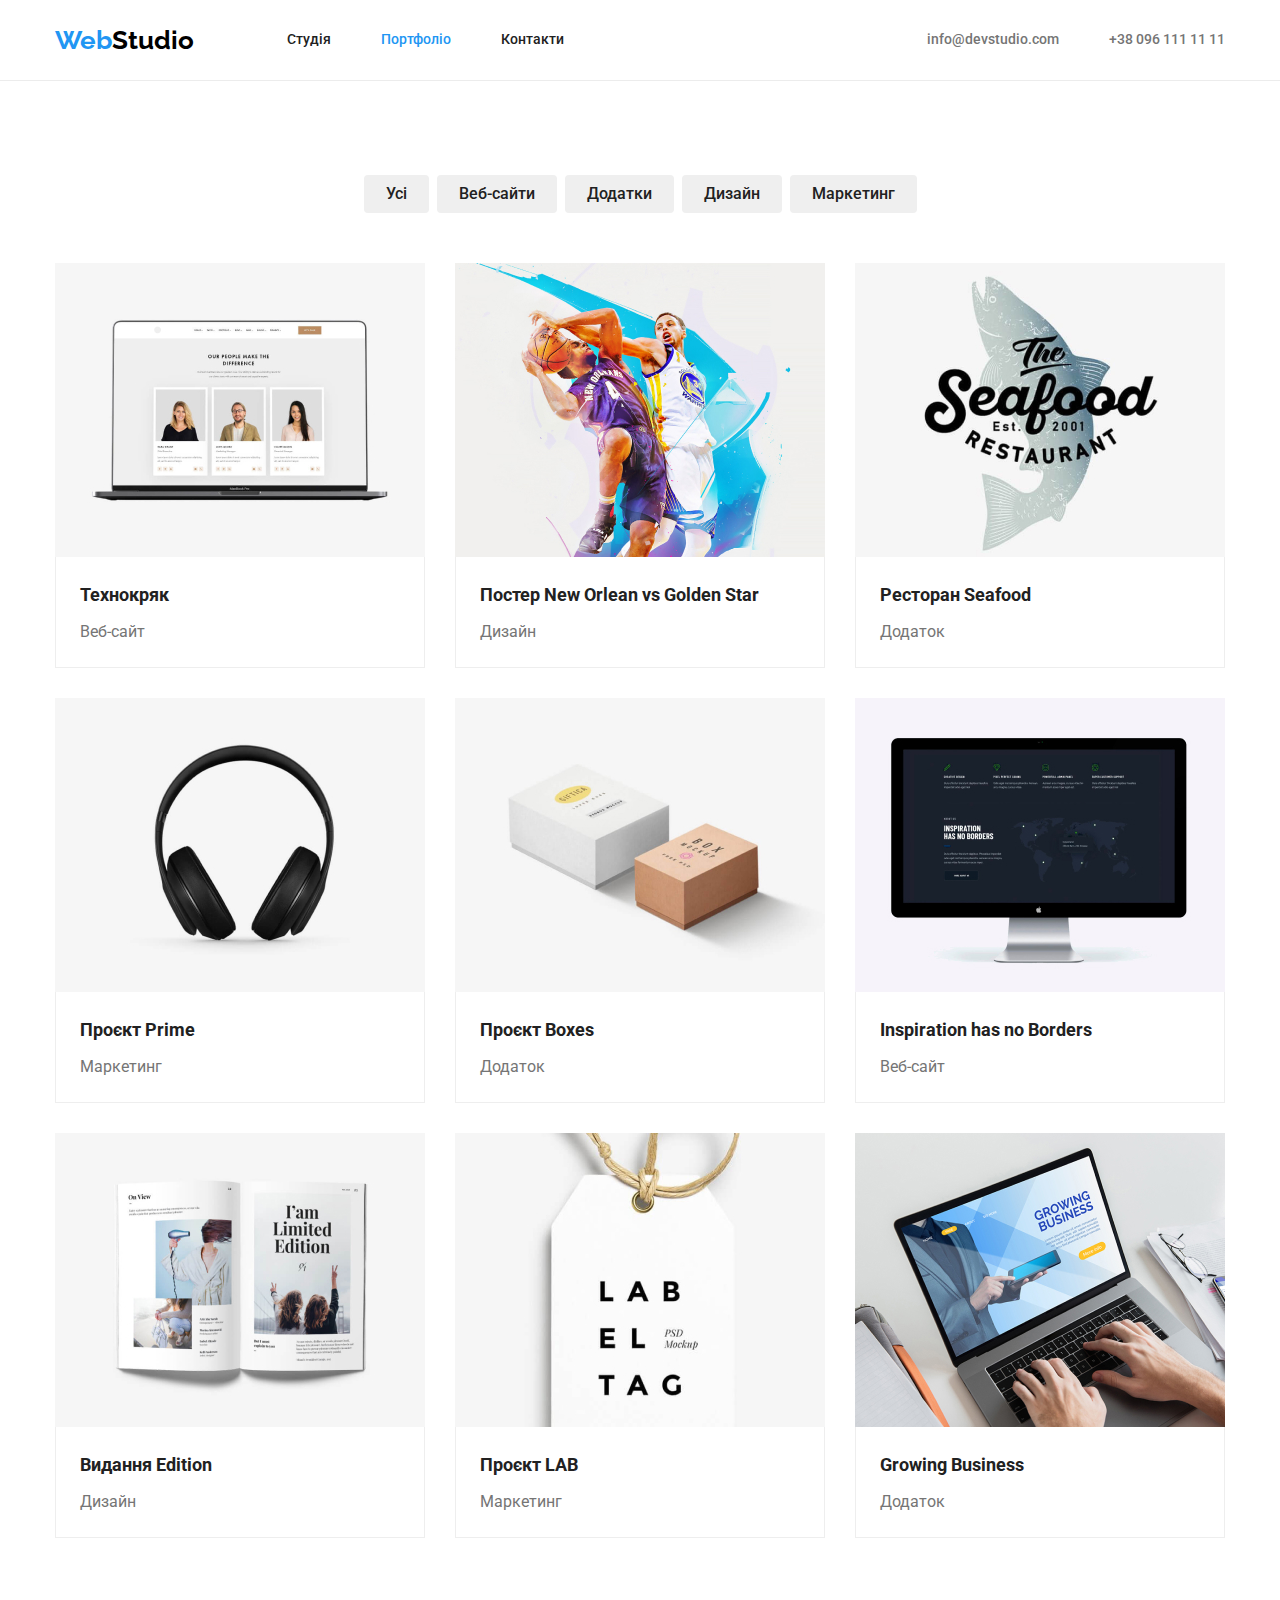
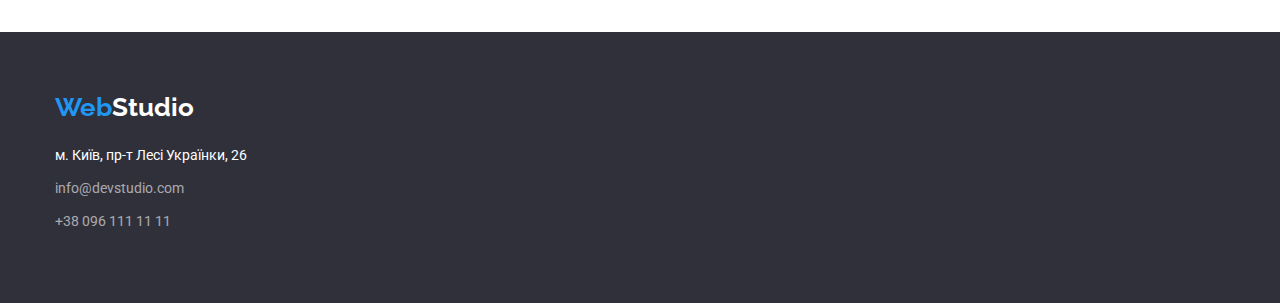
==== portfolio.html @ 523ae8c7 "Створення репозиторія 4" ====
<!DOCTYPE html>
<html lang="uk">
<head>
    <meta charset="UTF-8">
    <meta http-equiv="X-UA-Compatible" content="IE=edge">
    <meta name="viewport" content="width=device-width, initial-scale=1.0">
    <title>Документ</title>

    <link 
         href="https://fonts.googleapis.com/css2?family=Raleway:wght@700&family=Roboto:wght@400;500;700;900&display=swap"
         rel="stylesheet"
    />

    <link rel="stylesheet" href="https://cdnjs.cloudflare.com/ajax/libs/modern-normalize/1.1.0/modern-normalize.min.css" />

    <link rel="stylesheet" href="./css/styles.css" />
    
</head>
<body>
 
    <!-- Верхня лінія -->
    <header class="page-header">
        <div class="container list-mailto">

            <a href="./index.html" lang="en" class="black-logo">Web<span>Studio</span></a>                     

            <nav class="main-nav">
    
                <ul class="site-nav list">
                    <li class="site-nav-item"><a href="./index.html" class="link">Студія</a></li>
                    <li class="site-nav-item"><a href="./portfolio.html" class="link active">Портфоліо</a></li>
                    <li class="site-nav-item"><a href="" class="link">Контакти</a></li>
                </ul>
            </nav>
        
            <ul class="contacts-list mailto-tel">
                <li class="list-mailto-tel"><a href="mailto:info@devstudio.com" class="contact-link">info@devstudio.com</a>
                </li>
                <li class="list-mailto-tel"><a href="tel:+380961111111" class="contact-link">+38 096 111 11 11</a></li>
            </ul>
    
        </div>
    </header>

    <main>

    <!-- Портфоліо -->
    <section class="section">
      
    <div class="container">

        <h1 class="section-title-work">Перелік портфоліо</h1>

        <ul class="filter-buttons">
            <li class="filter-item"><button type="button" class="filter-button">Усі</button></li>
            <li class="filter-item"><button type="button" class="filter-button">Веб-сайти</button></li>
            <li class="filter-item"><button type="button" class="filter-button">Додатки</button></li>
            <li class="filter-item"><button type="button" class="filter-button">Дизайн</button></li>
            <li class="filter-item"><button type="button" class="filter-button">Маркетинг</button></li>
        </ul>

        <ul class="gallery-list">
            <li class="gallery-item">
               <a href="">
                <img src="./images/img8.jpg" alt="Ноутбук" width="370" />
                <div class="gallery-aside">
                <h2 class="gallery-title">Технокряк</h2>
                <p class="gallery-text">Веб-сайт</p>
                </div>
                </a>
            </li>
            <li class="gallery-item">
                <a href="">
                <img src="./images/img9.jpg" alt="Баскетболісти" width="370" />
                <div class="gallery-aside">
                <h2 class="gallery-title">Постер <span lang="en">New Orlean vs Golden Star</span></h2>
                <p class="gallery-text">Дизайн</p>
                </div>
                </a>
            </li>
            <li class="gallery-item">
                <a href="">
                <img src="./images/img10.jpg" alt="Риба" width="370" />
                <div class="gallery-aside">
                <h2 class="gallery-title">Ресторан <span lang="en">Seafood</span></h2>
                <p class="gallery-text">Додаток</p>
                </div>
                </a>
            </li>
            <li class="gallery-item">
                <a href="">
                <img src="./images/img11.jpg" alt="Навушники" width="370" />
                <div class="gallery-aside">
                <h2 class="gallery-title">Проєкт <span lang="en">Prime</span></h2>
                <p class="gallery-text">Маркетинг</p>
                </div>
                </a>
            </li>
            <li class="gallery-item">
                <a href="">
                <img src="./images/img12.jpg" alt="Коробочки" width="370" />
                <div class="gallery-aside">
                <h2 class="gallery-title">Проєкт <span lang="en">Boxes</span></h2>
                <p class="gallery-text">Додаток</p>
                </div> 
                </a>
            </li>
            <li class="gallery-item">
                <a href="">
                <img src="./images/img13.jpg" alt="Монітор" width="370" />
                <div class="gallery-aside">
                <h2 lang="en" class="gallery-title">Inspiration has no Borders</h2>
                <p class="gallery-text">Веб-сайт</p>
                </div>
                </a>
            </li>
            <li class="gallery-item">
                <a href="">
                <img src="./images/img14.jpg" alt="Журнал" width="370" />
                <div class="gallery-aside">
                <h2 class="gallery-title">Видання <span lang="en">Edition</span></h2>
                <p class="gallery-text">Дизайн</p>
                </div>
               </a>
            </li>
            <li class="gallery-item">
                <a href="">
                <img src="./images/img15.jpg" alt="Бейджик" width="370" />
                <div class="gallery-aside">
                <h2 class="gallery-title">Проєкт <span lang="en">LAB</span></h2>
                <p class="gallery-text">Маркетинг</p>
                </div>
                </a>
            </li>
            <li class="gallery-item">
                <a href="">
                <img src="./images/img16.jpg" alt="Нетбук" width="370" />
                <div class="gallery-aside">
                <h2 lang="en" class="gallery-title">Growing Business</h2>
                <p class="gallery-text">Додаток</p>
                </div>
                </a>
            </li>

        </ul>
    </div>

    </section>

    </main>

    <!-- Футер -->
    <footer class="footer">
    <div class="container">
        <a href="./index.html" lang="en" class="white-logo">Web<span>Studio</span></a>

        <address class="address-title">

            <ul class="contacts-list">
                <li class="contacts-link">
                    <a href="https://www.google.com.ua/maps/@48.5085011,32.2643098,20z?hl=ru" target="_blank"
                    rel="noopener noreferrer" class="items-link">м. Київ, пр-т Лесі Українки, 26</a><br />
                </li>
                <li class="contacts-link">
                    <a href="mailto:info@devstudio.com" class="info-link">info@devstudio.com</a><br />
                </li>
                <li class="contacts-link">
                    <a href="tel:+380961111111" class="info-link">+38 096 111 11 11</a>
                </li>
            </ul>

        </address>
    </div>
    </footer>

</body>
</html>
---- css/styles.css ----
/* колір основного тексту #212121 */

/* вторинний колір тексту #757575 */

/* білий #ffffff */  

/* чорний #000000 */

/* світлочорний #2f303a */

/* прозорий rgba(255, 255, 255, 0.6) */

/* світлобілий #EEEEEE */

/* білосірий #ececec */

/* блакитний #188ce8 */

/* акцент #2196f3 */

/* вторинний колір фону #F5F4FA */


:root {
    --primary-text-color: #757575;
    --title-text-color: #212121;
    --accent-color: #2196f3;
    --primary-blue-color:#188ce8;
    --primary-white-color: #ffffff;
    --primary-black-color: #000000;
    --primary-lightblack-color:#2f303a;
    --primary-lightwhite-color: #eeeeee;
    --primary-whitegrey-color: #ececec;
    --primary-transparent-color: rgba(255, 255, 255, 0.6);  
    --primary-secondary-color: #f5f4fa;
}

body {
    background-color: var(--primary-white-color);
    color:var(--primary-text-color) ;
    font-family: Roboto, sans-serif;
    font-size: 14px;
    line-height: 1.71;
}

h1,
h2,
h3,
h4,
h5,
h6,
p {
    margin: 0;
}

ul {
    list-style: none;
    padding: 0;
    margin: 0;
}

a {
    text-decoration: none;
}
img {
    display: block;
    max-width: 100%;
    height: auto;
}


.container {
    padding-left: 15px;
    padding-right: 15px;
    width: 1200px;
    margin-left: auto;
    margin-right: auto;
    /* outline: 2px solid tomato; */
}



/* logo */

.black-logo {
    color: var(--accent-color);
    font-family: Raleway;
    font-weight: 700;
    font-size: 26px;
    line-height: 1.19; 
}

.black-logo >span {
    color: var(--primary-black-color);
}

/* site-nav */

.site-nav {
    display: flex;
    /* margin-left: 93px; */
}


.site-nav .site-nav-item + .site-nav-item {
    margin-left: 50px;
}

.site-nav .link {
    display: block;
    padding-top: 32px;
    padding-bottom: 32px;
    color: var(--title-text-color);
    font-weight: 500;
    font-size: 14px;
    line-height: 1.14;
}
 
.site-nav .link .active {
    color: var(--accent-color);
}

.site-nav .link:hover,
.site-nav .link:focus {
    color: var(--accent-color);
}


.site-nav .active {
    color: var(--accent-color);
}

/* contacts */

.mailto-tel {
    display: flex;
    margin-left: auto;
}


.list-mailto {
    display: flex;
    align-items: center;   
}


.mailto-tel .list-mailto-tel:not(:last-child) {
    margin-right: 50px;
}



.mailto-tel .contact-link {
    display: block;
    padding-top: 32px;
    padding-bottom: 32px;
}


.address-title {
   font-style: normal;
   margin-top: 20px;
}

.contact-link {
    color: var(--primary-text-color);
    font-weight: 500;
    font-size: 14px;
    line-height: 1.14;
}

.contacts-list .contact-link:hover,
.contacts-list .contact-link:focus {
    color: var(--accent-color);
}

.items-link {
    color: var(--primary-white-color);
    font-weight: 400;
    font-size: 14px;
    line-height: 1.7;
}

.info-link {
    color: var(--primary-transparent-color);
    font-size: 14px;
    line-height: 1.7;  
}

.contacts-list .items-link:hover,
.contacts-list .items-link:focus {
    color: var(--accent-color);
}

.contacts-list .info-link:hover,
.contacts-list .info-link:focus {
    color: var(--accent-color);
}


/* header */

.page-header {
    border-bottom: 1px solid var(--primary-whitegrey-color)
}

.header {
    padding-top: 200px;
    padding-bottom: 200px;
    background-color: var(--primary-lightblack-color);
}

.header-title {
    width: 696px;
    height: 120px;
    margin-bottom: 30px;
    margin-left: auto;
    margin-right: auto;
    color: var(--primary-white-color);
    font-weight: 900;
    font-size: 44px;
    line-height: 1.36;
    text-align: center;
    text-transform: uppercase;
}

/* main-nav */

.main-nav {
    margin-left: 93px;
}


.main-nav .main-nav-list {
    display: flex;
}

/* section */

.section {
    padding-bottom: 94px;
    padding-top: 94px;
}

 .team {
    background: var(--primary-secondary-color);
 }

 .features {
   padding-bottom: 0px;
 }

.gallery-aside {
 padding: 20px 24px;
 border: 1px solid var(--primary-lightwhite-color);
 border-top: none;
}

.work-text-title {
    padding: 30px 10px;
}

.section-title {
    margin-bottom: 50px;
    color: var(--title-text-color);
    font-weight: 700;
    font-size: 36px;
    line-height: 1.17;
    text-align: center;
}

.section-title-work {
    display: none;
}

 .gallery-item {
    width: 370px;
    margin: 15px;
 }



.title {
    width: 270px;
    height: 16px;
    margin-bottom: 10px;
    color: var(--title-text-color);
    font-weight: 700;
    font-size: 14px;
    line-height: 1.14;
    text-transform: uppercase;
}

.work-title {
    color: var(--title-text-color);
    font-weight: 500;
    font-size: 16px;
    line-height: 1.19;
    text-align: center;
    margin-bottom: 10px;
}


.gallery-title {
    margin-bottom: 4px;
    color: var(--title-text-color);
    font-weight: 700;
    font-size: 18px;
    line-height: 2;
}

.text-title {
    font-size: 16px;
    line-height: 1.19;
    text-align: center;
}

.gallery-text {
    color: var(--primary-text-color);
    font-size: 16px;
    line-height: 1.88;
}

.feature-list-title {
    width: 270px;
}

.work-list {
    display: flex;
    flex-wrap: wrap;
    justify-content: space-between;
}

.work-list-title {
    width: 270px;
    background-color: var(--primary-white-color);
    box-shadow: 0px 1px 3px rgba(0, 0, 0, 0.12),
    0px 1px 1px rgba(0, 0, 0, 0.14),
    0px 2px 1px rgba(0, 0, 0, 0.2);
    border-radius: 0px 0px 4px 4px;
}

.feature-list {
    display: flex;
    gap: 30px;
}

.img-list {
    display: flex;
    gap: 30px;
}


.gallery-list {
display: flex;
flex-wrap: wrap;
margin: -15px;
}

/* footer */

.footer {
    padding: 60px 0;
    background-color: var(--primary-lightblack-color);
}

.white-logo {
    color: var(--accent-color);
    font-family: Raleway;
    font-weight: 700;
    font-size: 26px;
    line-height: 1.19;
}

.white-logo>span {
    color: var(--primary-white-color);
}
.contacts-link {
    margin-bottom: 9px;
}

/* button */

.button-subject {
    display: block;
    margin: 0 auto;
    margin-left: auto;
    margin-right: auto;
    border: none;
    border-radius: 4px;
    padding: 10px 32px;
    border: transparent;
    color: var(--primary-white-color);
    background-color: var(--accent-color);
    font-weight: 700;
    font-size: 16px;
    line-height: 1.9;
    cursor: pointer;
    align-items: center;
    text-align: center;
}


.button-subject:hover,
.button-subject:focus {
    background-color: var(--primary-blue-color);
    color: var(--primary-white-color);
    cursor: pointer;
}

.filter-buttons {
    display: flex;
    margin-bottom: 50px;
    justify-content: center;
}

.filter-item:not(:first-child) {
    margin-left: 8px;
}

.filter-button {
    border: none;
    border-radius: 4px;
    padding: 6px 22px;
    color: var(--title-text-color);
    font-weight: 500;
    font-size: 16px;
    line-height: 1.6;
    cursor: pointer;
}

.filter-button:hover,
.filter-button:focus {
    background-color: var(--accent-color);
    color: var(--primary-white-color);
    cursor: pointer;
}
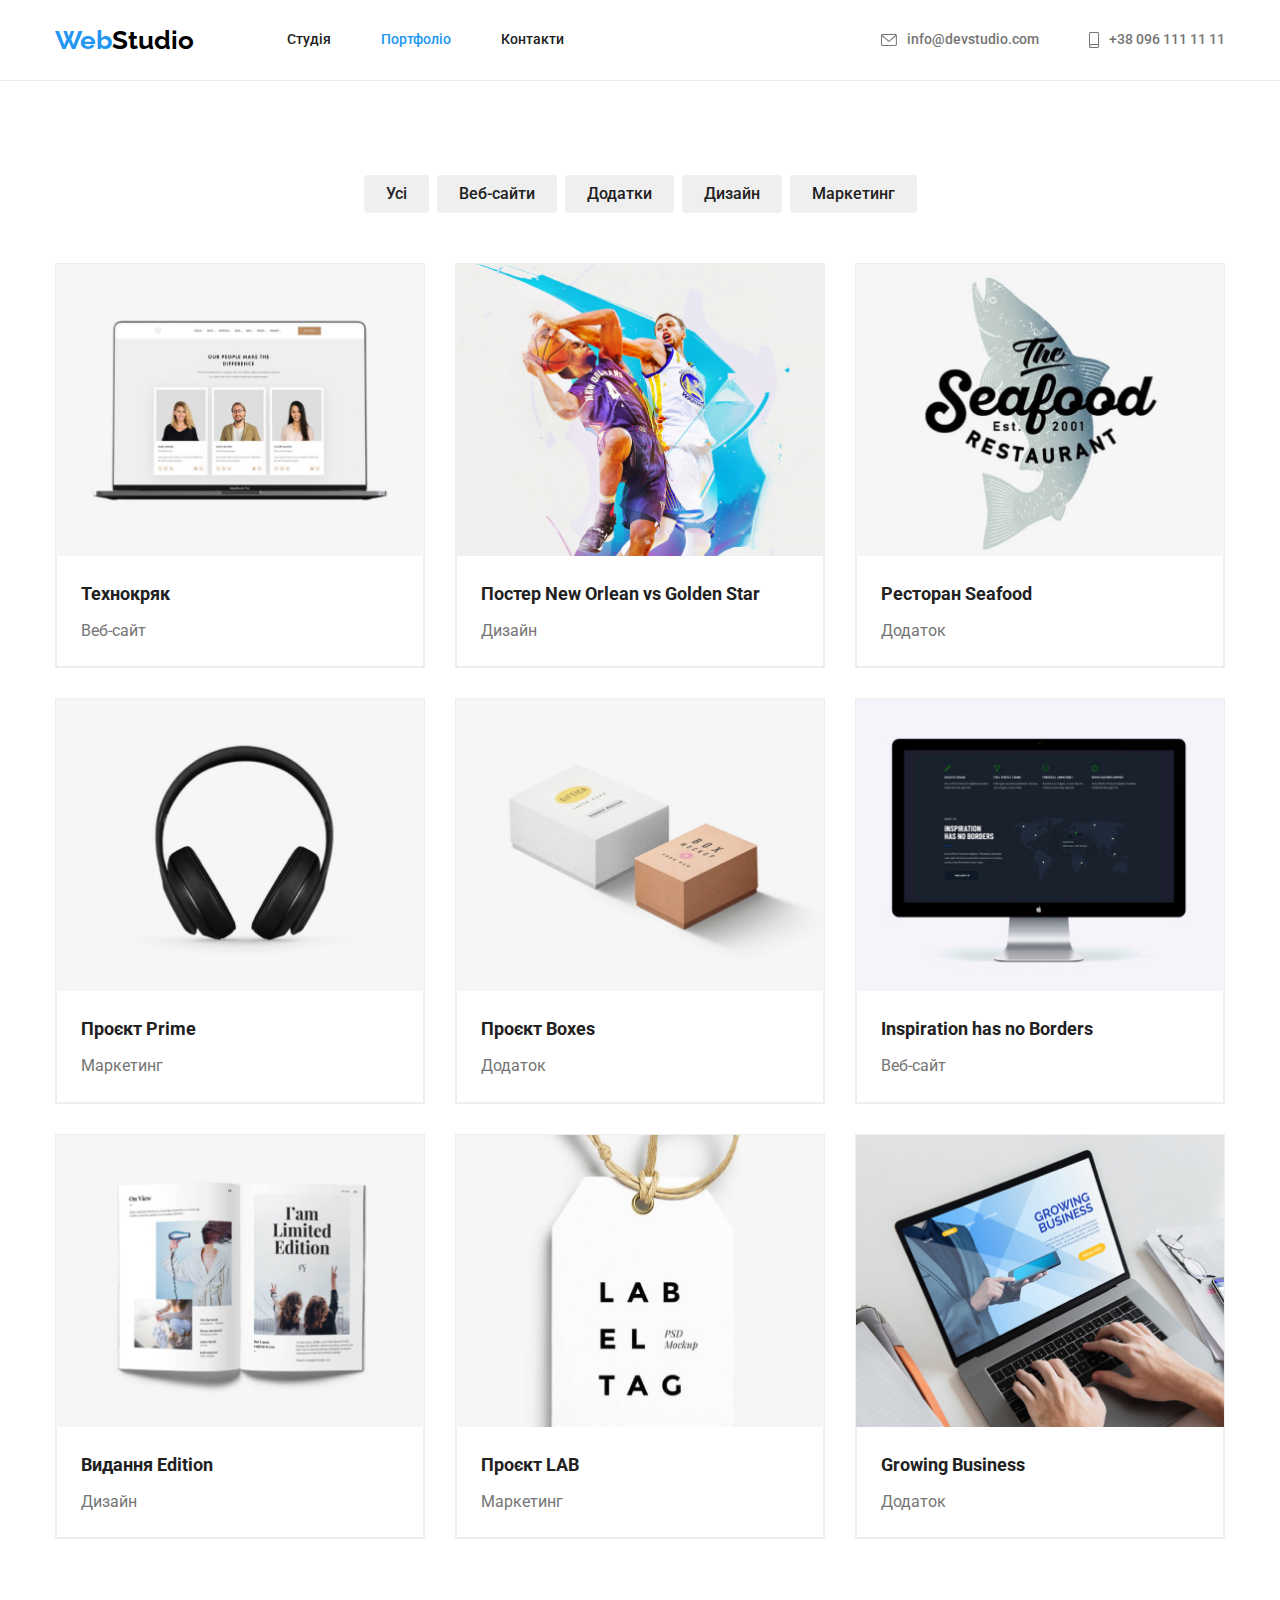
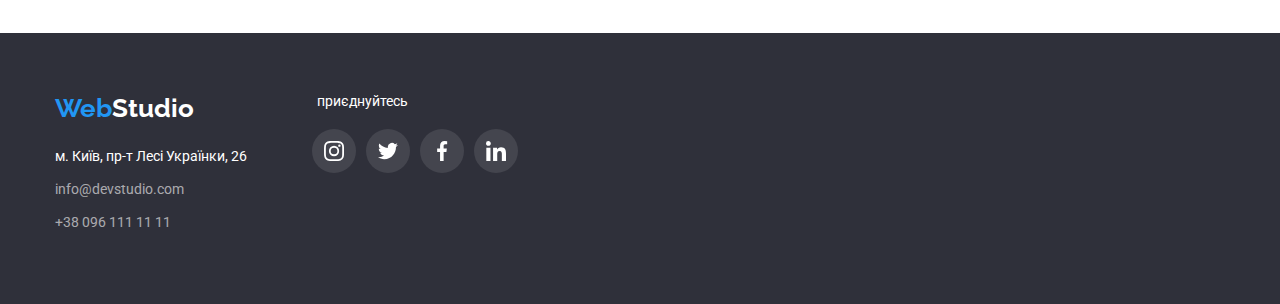
==== commit b3df6ab3: "редактування svg" ====
--- a/portfolio.html
+++ b/portfolio.html
@@ -34,9 +34,22 @@
             </nav>
         
             <ul class="contacts-list mailto-tel">
-                <li class="list-mailto-tel"><a href="mailto:info@devstudio.com" class="contact-link">info@devstudio.com</a>
-                </li>
-                <li class="list-mailto-tel"><a href="tel:+380961111111" class="contact-link">+38 096 111 11 11</a></li>
+                <li class="list-mailto-tel"><a href="mailto:info@devstudio.com" class="contact-link">
+                    <svg class="list-contact" width="16" height="12">
+                        <use href="./images/symbol-defs.svg#envelopesvg">
+                        </use>
+                    </svg>
+                    info@devstudio.com
+                    </a>
+                </li>
+                <li class="list-mailto-tel"><a href="tel:+380961111111" class="contact-link">
+                    <svg class="list-contact" width="10" height="16">
+                        <use href="./images/symbol-defs.svg#smartphonesvg">
+                        </use>
+                    </svg>
+                    +38 096 111 11 11
+                    </a>
+                 </li>
             </ul>
     
         </div>
@@ -151,27 +164,75 @@
 
     <!-- Футер -->
     <footer class="footer">
-    <div class="container">
-        <a href="./index.html" lang="en" class="white-logo">Web<span>Studio</span></a>
-
-        <address class="address-title">
-
-            <ul class="contacts-list">
-                <li class="contacts-link">
-                    <a href="https://www.google.com.ua/maps/@48.5085011,32.2643098,20z?hl=ru" target="_blank"
-                    rel="noopener noreferrer" class="items-link">м. Київ, пр-т Лесі Українки, 26</a><br />
-                </li>
-                <li class="contacts-link">
-                    <a href="mailto:info@devstudio.com" class="info-link">info@devstudio.com</a><br />
-                </li>
-                <li class="contacts-link">
-                    <a href="tel:+380961111111" class="info-link">+38 096 111 11 11</a>
-                </li>
-            </ul>
-
-        </address>
-    </div>
-    </footer>
+        <div class="container container-footer">
+            <div class="container-logo">
+                
+           
+            <a href="./index.html" lang="en" class="white-logo">Web<span>Studio</span></a>
+    
+            <address class="address-title">
+    
+                <ul class="contacts-list">
+                    <li class="contacts-link">
+                        <a href="https://www.google.com.ua/maps/@48.5085011,32.2643098,20z?hl=ru" target="_blank"
+                            rel="noopener noreferrer" class="items-link">м. Київ, пр-т Лесі Українки, 26</a><br />
+                    </li>
+                    <li class="contacts-link">
+                        <a href="mailto:info@devstudio.com" class="info-link">info@devstudio.com</a><br />
+                    </li>
+                    <li class="contacts-link">
+                        <a href="tel:+380961111111" class="info-link">+38 096 111 11 11</a>
+                    </li>
+                </ul>
+            </address>
+            </div>
+           <div class="container-icon">
+               <p class="container-icon-desc">приєднуйтесь</p>
+               <ul class="container-item">
+                <li class="container-item-list">
+                    <a 
+                    class="container-icon-link"
+                    href="">
+                    <svg class="icon-link" width="20" height="20">
+                        <use href="./images/symbol-defs.svg#instagramsvg">
+                        </use>
+                    </svg>  
+                    </a>  
+                </li>
+                <li class="container-item-list">
+                    <a 
+                    class="container-icon-link"
+                    href="">
+                    <svg class="icon-link" width="20" height="20">
+                        <use href="./images/symbol-defs.svg#twittersvg">
+                        </use>
+                    </svg>  
+                    </a>  
+                </li>
+                <li class="container-item-list">
+                    <a 
+                    class="container-icon-link"
+                    href="">
+                    <svg class="icon-link" width="20" height="20">
+                        <use href="./images/symbol-defs.svg#facebooksvg">
+                        </use>
+                    </svg> 
+                    </a>   
+                </li>
+                <li class="container-item-list">
+                    <a 
+                    class="container-icon-link"
+                    href="">
+                    <svg class="icon-link" width="20" height="20">
+                        <use href="./images/symbol-defs.svg#linkedinsvg">
+                        </use>
+                    </svg> 
+                    </a>
+                </li>
+               </ul>
+            </div>
+        </div>
+        </footer>
 
 </body>
 </html>--- a/css/styles.css
+++ b/css/styles.css
@@ -10,6 +10,8 @@
 
 /* прозорий rgba(255, 255, 255, 0.6) */
 
+/* сірий rgba(255, 255, 255, 0.1) */
+
 /* світлобілий #EEEEEE */
 
 /* білосірий #ececec */
@@ -18,7 +20,11 @@
 
 /* акцент #2196f3 */
 
+/* колір мережі #AFB1B8 */
+
 /* вторинний колір фону #F5F4FA */
+
+/* вторинний колір фонового зображення #C4C4C4 */
 
 
 :root {
@@ -32,6 +38,9 @@
     --primary-lightwhite-color: #eeeeee;
     --primary-whitegrey-color: #ececec;
     --primary-transparent-color: rgba(255, 255, 255, 0.6);  
+    --primary-grey-color:  rgba(255, 255, 255, 0.1);
+    --primary-link-color: #AFB1B8;
+    --primary-background-color: #C4C4C4;
     --primary-secondary-color: #f5f4fa;
 }
 
@@ -98,7 +107,7 @@
 
 .site-nav {
     display: flex;
-    /* margin-left: 93px; */
+ 
 }
 
 
@@ -143,6 +152,15 @@
     align-items: center;   
 }
 
+.list-contact {
+fill: currentColor;
+}
+
+.contact-link:hover, 
+.contact-link:focus {
+    color: var(--accent-color);
+}
+
 
 .mailto-tel .list-mailto-tel:not(:last-child) {
     margin-right: 50px;
@@ -151,7 +169,6 @@
 
 
 .mailto-tel .contact-link {
-    display: block;
     padding-top: 32px;
     padding-bottom: 32px;
 }
@@ -167,12 +184,11 @@
     font-weight: 500;
     font-size: 14px;
     line-height: 1.14;
-}
-
-.contacts-list .contact-link:hover,
-.contacts-list .contact-link:focus {
-    color: var(--accent-color);
-}
+    display: flex;
+    gap: 10px;
+    align-items: center;
+}
+
 
 .items-link {
     color: var(--primary-white-color);
@@ -198,6 +214,7 @@
 }
 
 
+
 /* header */
 
 .page-header {
@@ -207,7 +224,14 @@
 .header {
     padding-top: 200px;
     padding-bottom: 200px;
-    background-color: var(--primary-lightblack-color);
+    max-width: 1600px;
+    margin-left: auto;
+    margin-right: auto;
+    background-color: var(--primary-background-color);
+    background-image: linear-gradient(to right,rgba(47, 48, 58, 0.4),rgba(47, 48, 58, 0.4)), url(../images/Img17.jpg);
+    background-repeat: no-repeat;
+    background-position: center;
+    background-size: cover;
 }
 
 .header-title {
@@ -273,9 +297,15 @@
     display: none;
 }
 
+.gallery-list .gallery-item:hover,
+.gallery-list .gallery-item:focus {
+    box-shadow: 0px 1px 1px rgba(0, 0, 0, 0.12), 0px 4px 4px rgba(0, 0, 0, 0.06), 1px 4px 6px rgba(0, 0, 0, 0.16);
+}
+
  .gallery-item {
     width: 370px;
     margin: 15px;
+    border: 1px solid #EEEEEE;
  }
 
 
@@ -315,15 +345,107 @@
     text-align: center;
 }
 
+.item-icon {
+ fill: var(--primary-link-color);
+}
+
+.list-icon {
+    margin-right: 10px;
+}
+
+
+.content-icon {
+    display: flex;
+    justify-content: center;
+    width: 206px;
+    margin: auto;
+    margin-bottom: 30px;
+}
+
+.list-link {
+    width: 44px;
+    height: 44px;
+    display: flex;
+    align-items: center;
+    justify-content: center;
+    border-radius: 50%;
+}
+
+.list-link:hover,
+.list-link:focus {
+    background-color: var(--accent-color);
+}
+
+
+.list-link:hover .item-icon,
+.list-link:focus .item-icon {
+   fill: var(--primary-white-color); 
+}
+
 .gallery-text {
     color: var(--primary-text-color);
     font-size: 16px;
     line-height: 1.88;
 }
 
-.feature-list-title {
+
+
+.feature-icon {
+width: 70px;
+height: 70px;
+fill: var(--title-text-color);
+}
+
+.aside {
+    display: flex;
+    gap: 30px;
+    margin-bottom: -94px;
+}
+
+.aside-list {
+    width: 170px;
+    height: 92px;
+    margin-bottom: 50px;
+    border: 2px solid var(--primary-link-color);
+    display: flex;
+    justify-content: center;
+    align-items: center;
+}
+
+.aside-icon {
+    fill: var(--primary-link-color);
+    width: 106px;
+    height: 60px;
+}
+
+.icon {
     width: 270px;
-}
+    height: 120px;
+    margin-bottom: 30px;
+    background-color: var(--primary-secondary-color);
+    border-radius: 4px;
+    display: flex;
+    justify-content: center;
+    align-items: center;
+}
+
+.aside .aside-list:focus,
+.aside .aside-list:hover {
+    border: 1px solid var(--accent-color);
+}
+
+.aside .aside-list:focus,
+.aside .aside-list:hover {
+    fill: var(--accent-color);
+}
+
+
+
+.aside-link:focus .aside-icon,
+.aside-link:hover .aside-icon {
+     fill: var(--accent-color);
+}
+
 
 .work-list {
     display: flex;
@@ -378,6 +500,53 @@
 .contacts-link {
     margin-bottom: 9px;
 }
+
+.container-icon-desc {
+font-size: 14px;
+line-height: 16px;
+color: var(--primary-white-color);
+margin-bottom: 20px ;
+}
+
+.container-footer {
+    display: flex;
+}
+
+.container-icon {
+    width: 206px;
+    height: 80px;
+    margin-left: 70px;
+}
+
+.container-item {
+    display: flex;
+    justify-content: center;
+}
+
+.container-item-list {
+    margin-right: 10px;
+}
+
+.icon-link {
+    fill: var(--primary-white-color);
+}
+
+.container-icon-link {
+    width: 44px;
+    height: 44px;
+    border-radius: 50%;
+    background: var(--primary-grey-color);
+    display: flex;
+    align-items: center;
+    justify-content: center;
+}
+
+.container-icon-link:hover,
+.container-icon-link:focus {
+    background-color: var(--accent-color);
+}
+
+
 
 /* button */
 
@@ -418,6 +587,11 @@
     margin-left: 8px;
 }
 
+.filter-buttons .filter-item:hover,
+.filter-buttons .filter-item:focus {
+    box-shadow: 0px 3px 1px rgba(0, 0, 0, 0.1), 0px 1px 2px rgba(0, 0, 0, 0.08), 0px 2px 2px rgba(0, 0, 0, 0.12);
+}
+
 .filter-button {
     border: none;
     border-radius: 4px;
@@ -436,3 +610,8 @@
     cursor: pointer;
 }
 
+.filter-item .filter-button:hover,
+.filter-item .filter-button:focus {
+    box-shadow: 0px 3px 1px rgba(0, 0, 0, 0.1), 0px 1px 2px rgba(0, 0, 0, 0.08), 0px 2px 2px rgba(0, 0, 0, 0.12);
+}
+
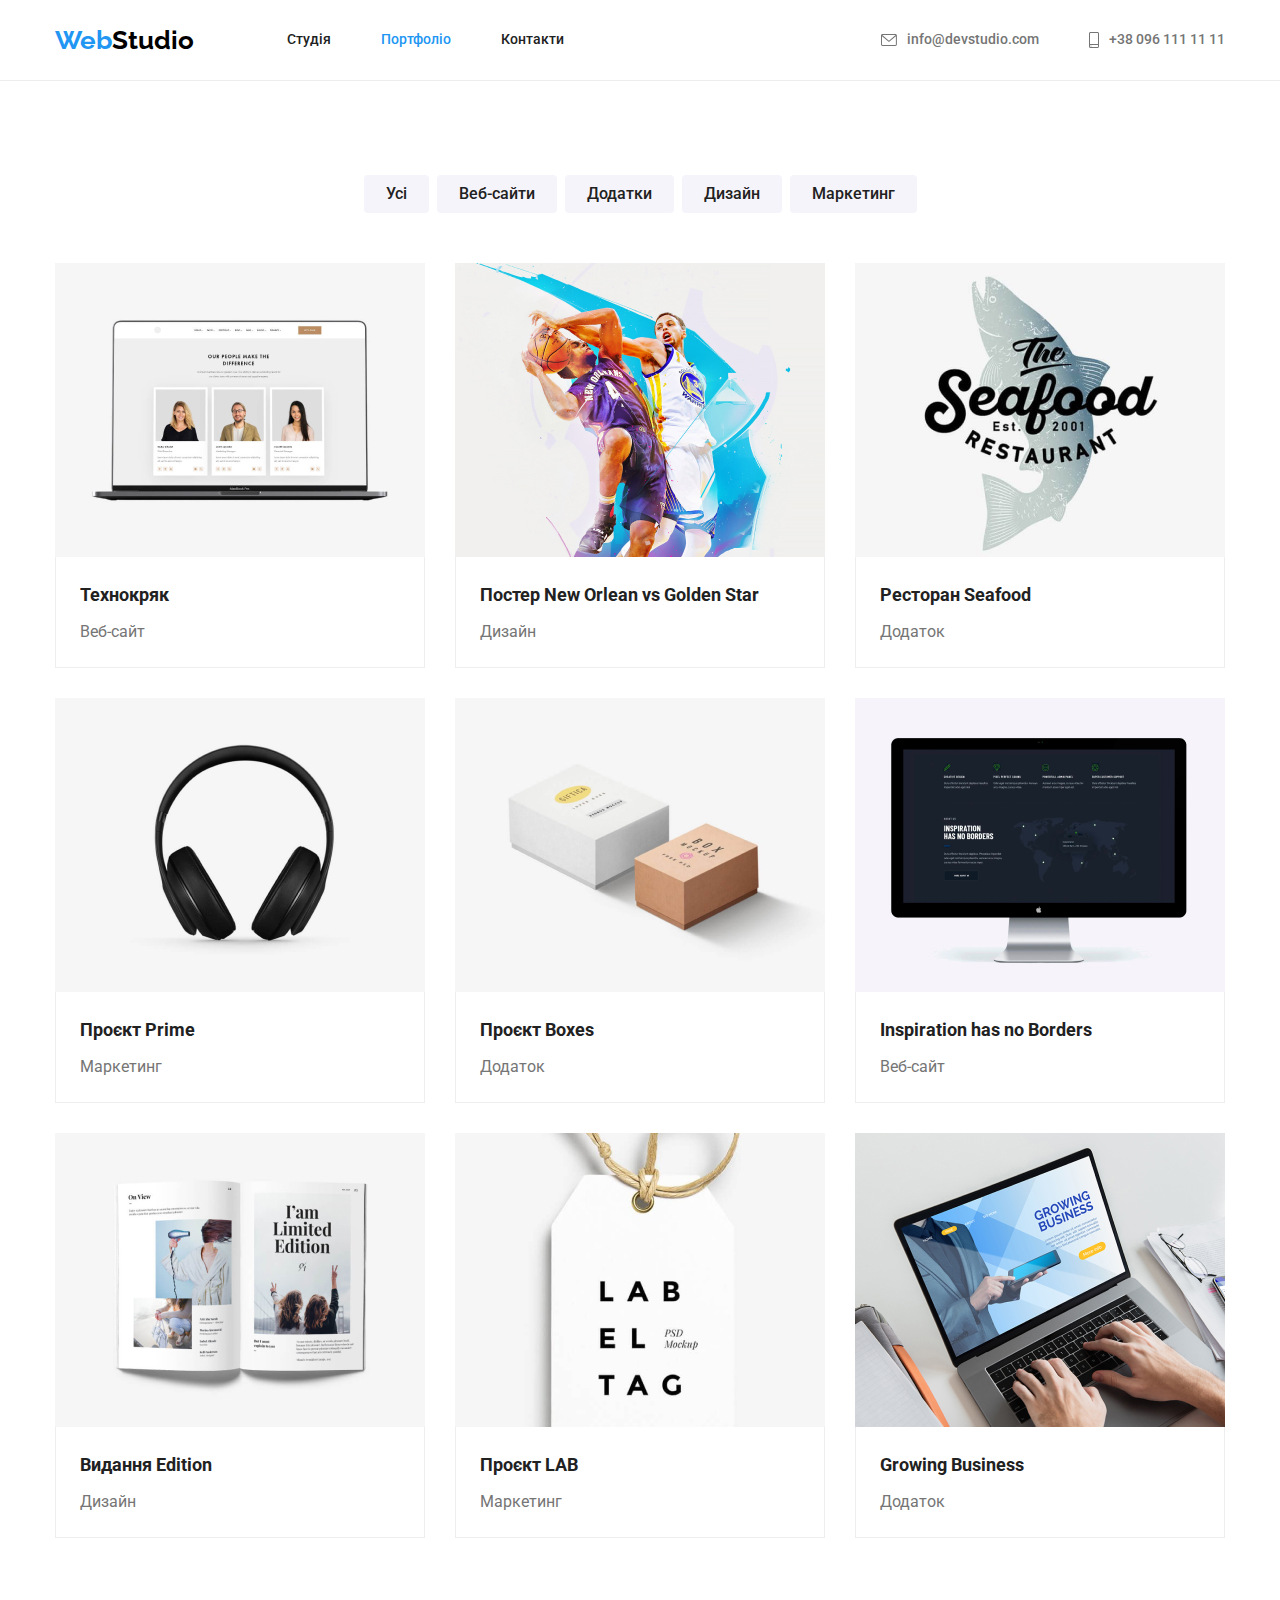
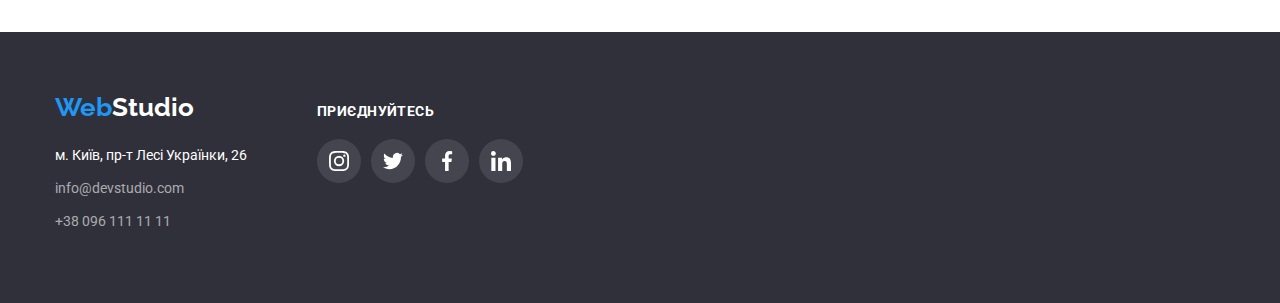
==== commit e8f636a3: "Д.з.4 виправлення помилок" ====
--- a/portfolio.html
+++ b/portfolio.html
@@ -36,7 +36,7 @@
             <ul class="contacts-list mailto-tel">
                 <li class="list-mailto-tel"><a href="mailto:info@devstudio.com" class="contact-link">
                     <svg class="list-contact" width="16" height="12">
-                        <use href="./images/symbol-defs.svg#envelopesvg">
+                        <use href="./images/icons.svg#envelopesvg">
                         </use>
                     </svg>
                     info@devstudio.com
@@ -44,7 +44,7 @@
                 </li>
                 <li class="list-mailto-tel"><a href="tel:+380961111111" class="contact-link">
                     <svg class="list-contact" width="10" height="16">
-                        <use href="./images/symbol-defs.svg#smartphonesvg">
+                        <use href="./images/icons.svg#smartphonesvg">
                         </use>
                     </svg>
                     +38 096 111 11 11
@@ -74,7 +74,7 @@
 
         <ul class="gallery-list">
             <li class="gallery-item">
-               <a href="">
+               <a href="" class="gallery-item-link">
                 <img src="./images/img8.jpg" alt="Ноутбук" width="370" />
                 <div class="gallery-aside">
                 <h2 class="gallery-title">Технокряк</h2>
@@ -83,7 +83,7 @@
                 </a>
             </li>
             <li class="gallery-item">
-                <a href="">
+                <a href="" class="gallery-item-link">
                 <img src="./images/img9.jpg" alt="Баскетболісти" width="370" />
                 <div class="gallery-aside">
                 <h2 class="gallery-title">Постер <span lang="en">New Orlean vs Golden Star</span></h2>
@@ -92,7 +92,7 @@
                 </a>
             </li>
             <li class="gallery-item">
-                <a href="">
+                <a href="" class="gallery-item-link">
                 <img src="./images/img10.jpg" alt="Риба" width="370" />
                 <div class="gallery-aside">
                 <h2 class="gallery-title">Ресторан <span lang="en">Seafood</span></h2>
@@ -101,7 +101,7 @@
                 </a>
             </li>
             <li class="gallery-item">
-                <a href="">
+                <a href="" class="gallery-item-link">
                 <img src="./images/img11.jpg" alt="Навушники" width="370" />
                 <div class="gallery-aside">
                 <h2 class="gallery-title">Проєкт <span lang="en">Prime</span></h2>
@@ -110,7 +110,7 @@
                 </a>
             </li>
             <li class="gallery-item">
-                <a href="">
+                <a href="" class="gallery-item-link">
                 <img src="./images/img12.jpg" alt="Коробочки" width="370" />
                 <div class="gallery-aside">
                 <h2 class="gallery-title">Проєкт <span lang="en">Boxes</span></h2>
@@ -119,7 +119,7 @@
                 </a>
             </li>
             <li class="gallery-item">
-                <a href="">
+                <a href="" class="gallery-item-link">
                 <img src="./images/img13.jpg" alt="Монітор" width="370" />
                 <div class="gallery-aside">
                 <h2 lang="en" class="gallery-title">Inspiration has no Borders</h2>
@@ -128,7 +128,7 @@
                 </a>
             </li>
             <li class="gallery-item">
-                <a href="">
+                <a href="" class="gallery-item-link">
                 <img src="./images/img14.jpg" alt="Журнал" width="370" />
                 <div class="gallery-aside">
                 <h2 class="gallery-title">Видання <span lang="en">Edition</span></h2>
@@ -137,7 +137,7 @@
                </a>
             </li>
             <li class="gallery-item">
-                <a href="">
+                <a href="" class="gallery-item-link">
                 <img src="./images/img15.jpg" alt="Бейджик" width="370" />
                 <div class="gallery-aside">
                 <h2 class="gallery-title">Проєкт <span lang="en">LAB</span></h2>
@@ -146,7 +146,7 @@
                 </a>
             </li>
             <li class="gallery-item">
-                <a href="">
+                <a href="" class="gallery-item-link">
                 <img src="./images/img16.jpg" alt="Нетбук" width="370" />
                 <div class="gallery-aside">
                 <h2 lang="en" class="gallery-title">Growing Business</h2>
@@ -190,41 +190,33 @@
                <p class="container-icon-desc">приєднуйтесь</p>
                <ul class="container-item">
                 <li class="container-item-list">
-                    <a 
-                    class="container-icon-link"
-                    href="">
-                    <svg class="icon-link" width="20" height="20">
-                        <use href="./images/symbol-defs.svg#instagramsvg">
+                    <a href="" class="container-icon-link">
+                    <svg class="icon-link" width="20" height="20">
+                        <use href="./images/icons.svg#instagramsvg">
                         </use>
                     </svg>  
                     </a>  
                 </li>
                 <li class="container-item-list">
-                    <a 
-                    class="container-icon-link"
-                    href="">
-                    <svg class="icon-link" width="20" height="20">
-                        <use href="./images/symbol-defs.svg#twittersvg">
+                    <a href="" class="container-icon-link">
+                    <svg class="icon-link" width="20" height="20">
+                        <use href="./images/icons.svg#twittersvg">
                         </use>
                     </svg>  
                     </a>  
                 </li>
                 <li class="container-item-list">
-                    <a 
-                    class="container-icon-link"
-                    href="">
-                    <svg class="icon-link" width="20" height="20">
-                        <use href="./images/symbol-defs.svg#facebooksvg">
+                    <a href="" class="container-icon-link">
+                    <svg class="icon-link" width="20" height="20">
+                        <use href="./images/icons.svg#facebooksvg">
                         </use>
                     </svg> 
                     </a>   
                 </li>
                 <li class="container-item-list">
-                    <a 
-                    class="container-icon-link"
-                    href="">
-                    <svg class="icon-link" width="20" height="20">
-                        <use href="./images/symbol-defs.svg#linkedinsvg">
+                    <a href="" class="container-icon-link">
+                    <svg class="icon-link" width="20" height="20">
+                        <use href="./images/icons.svg#linkedinsvg">
                         </use>
                     </svg> 
                     </a>
--- a/css/styles.css
+++ b/css/styles.css
@@ -297,18 +297,19 @@
     display: none;
 }
 
-.gallery-list .gallery-item:hover,
-.gallery-list .gallery-item:focus {
+.gallery-list .gallery-item .gallery-item-link:hover,
+.gallery-list .gallery-item .gallery-item-link:focus {
     box-shadow: 0px 1px 1px rgba(0, 0, 0, 0.12), 0px 4px 4px rgba(0, 0, 0, 0.06), 1px 4px 6px rgba(0, 0, 0, 0.16);
 }
 
  .gallery-item {
     width: 370px;
     margin: 15px;
-    border: 1px solid #EEEEEE;
  }
 
-
+ .gallery-item .gallery-item-link {
+    display: block;
+ }
 
 .title {
     width: 270px;
@@ -343,13 +344,14 @@
     font-size: 16px;
     line-height: 1.19;
     text-align: center;
+    margin-bottom: 16px;
 }
 
 .item-icon {
  fill: var(--primary-link-color);
 }
 
-.list-icon {
+.list-icon:not(:last-child) {
     margin-right: 10px;
 }
 
@@ -357,9 +359,6 @@
 .content-icon {
     display: flex;
     justify-content: center;
-    width: 206px;
-    margin: auto;
-    margin-bottom: 30px;
 }
 
 .list-link {
@@ -399,14 +398,13 @@
 .aside {
     display: flex;
     gap: 30px;
-    margin-bottom: -94px;
-}
-
-.aside-list {
+}
+
+.aside-link {
     width: 170px;
     height: 92px;
-    margin-bottom: 50px;
-    border: 2px solid var(--primary-link-color);
+    border: 1px solid var(--primary-link-color);
+    border-radius: 4px;
     display: flex;
     justify-content: center;
     align-items: center;
@@ -414,8 +412,7 @@
 
 .aside-icon {
     fill: var(--primary-link-color);
-    width: 106px;
-    height: 60px;
+
 }
 
 .icon {
@@ -429,14 +426,9 @@
     align-items: center;
 }
 
-.aside .aside-list:focus,
-.aside .aside-list:hover {
+.aside .aside-link:focus,
+.aside .aside-link:hover {
     border: 1px solid var(--accent-color);
-}
-
-.aside .aside-list:focus,
-.aside .aside-list:hover {
-    fill: var(--accent-color);
 }
 
 
@@ -506,15 +498,17 @@
 line-height: 16px;
 color: var(--primary-white-color);
 margin-bottom: 20px ;
+letter-spacing: 0.03em;
+text-transform: uppercase;
+font-weight: 700;
 }
 
 .container-footer {
     display: flex;
+    align-items: baseline;
 }
 
 .container-icon {
-    width: 206px;
-    height: 80px;
     margin-left: 70px;
 }
 
@@ -523,7 +517,7 @@
     justify-content: center;
 }
 
-.container-item-list {
+.container-item-list:not(:last-child) {
     margin-right: 10px;
 }
 
@@ -552,21 +546,18 @@
 
 .button-subject {
     display: block;
-    margin: 0 auto;
     margin-left: auto;
     margin-right: auto;
     border: none;
     border-radius: 4px;
     padding: 10px 32px;
-    border: transparent;
     color: var(--primary-white-color);
     background-color: var(--accent-color);
     font-weight: 700;
     font-size: 16px;
     line-height: 1.9;
+    letter-spacing: 0.06em;
     cursor: pointer;
-    align-items: center;
-    text-align: center;
 }
 
 
@@ -601,6 +592,7 @@
     font-size: 16px;
     line-height: 1.6;
     cursor: pointer;
+    background-color: var(--primary-secondary-color);
 }
 
 .filter-button:hover,
